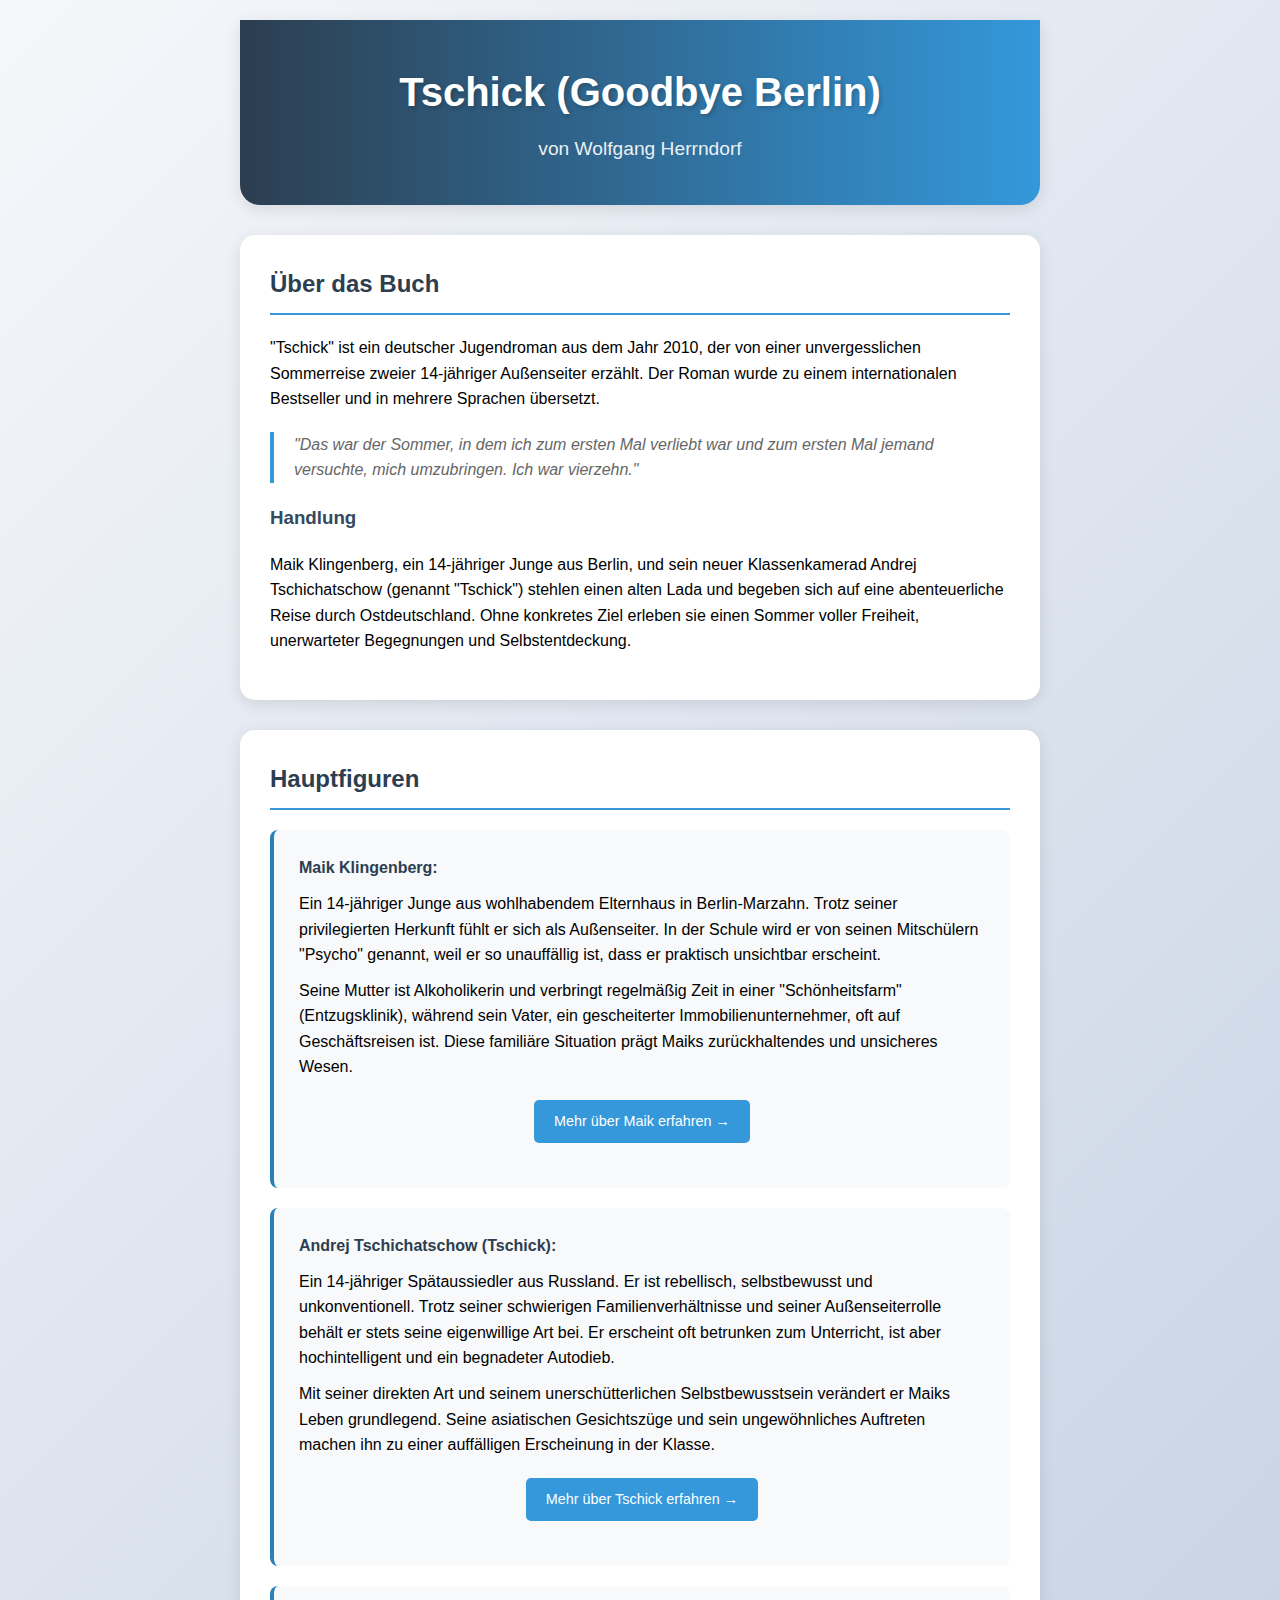
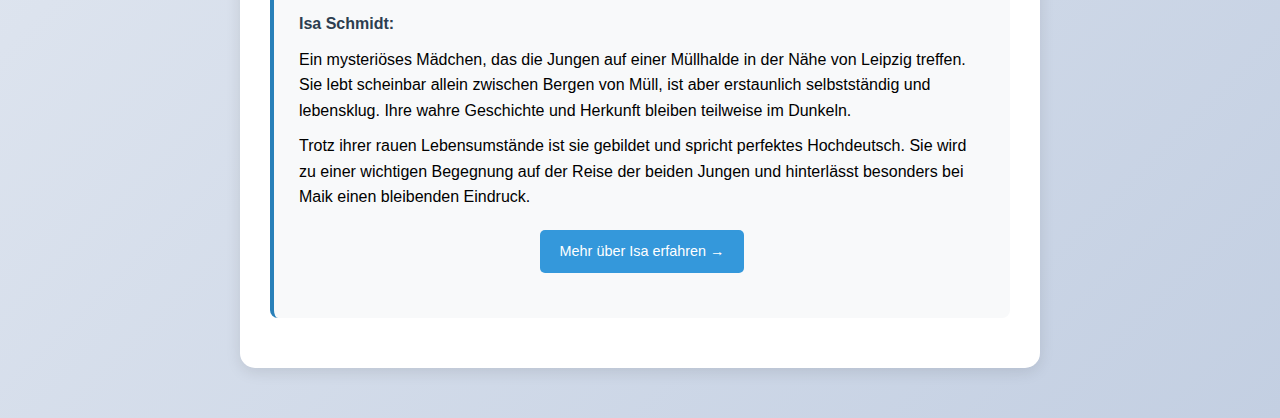
==== index.html @ abb88f54 "Add files via upload" ====
<!DOCTYPE html>
<html lang="de">
<head>
    <meta charset="UTF-8">
    <meta name="viewport" content="width=device-width, initial-scale=1.0">
    <title>Tschick (Goodbye Berlin)</title>
    <style>
        body {
            font-family: 'Segoe UI', Tahoma, Geneva, Verdana, sans-serif;
            line-height: 1.6;
            margin: 0;
            padding: 0;
            background: linear-gradient(135deg, #f5f7fa 0%, #c3cfe2 100%);
            min-height: 100vh;
        }

        .container {
            max-width: 800px;
            margin: 0 auto;
            padding: 20px;
        }

        .header {
            text-align: center;
            padding: 40px 20px;
            background: linear-gradient(to right, #2c3e50, #3498db);
            color: white;
            margin-bottom: 30px;
            border-radius: 0 0 20px 20px;
            box-shadow: 0 4px 15px rgba(0,0,0,0.1);
        }

        .header h1 {
            font-size: 2.5em;
            margin: 0;
            text-shadow: 2px 2px 4px rgba(0,0,0,0.2);
        }

        .header p {
            font-size: 1.2em;
            margin: 10px 0 0;
            opacity: 0.9;
        }

        .book-info, .characters {
            background-color: white;
            padding: 30px;
            border-radius: 15px;
            box-shadow: 0 4px 15px rgba(0,0,0,0.1);
            margin-bottom: 30px;
            transition: transform 0.3s ease;
        }

        .book-info:hover, .characters:hover {
            transform: translateY(-5px);
        }

        h2 {
            color: #2c3e50;
            border-bottom: 2px solid #3498db;
            padding-bottom: 10px;
            margin-top: 0;
        }

        h3 {
            color: #34495e;
        }

        ul {
            list-style-type: none;
            padding: 0;
        }

        li {
            padding: 15px;
            margin-bottom: 10px;
            background-color: #f8f9fa;
            border-radius: 8px;
            border-left: 4px solid #3498db;
        }

        strong {
            color: #2c3e50;
        }

        .quote {
            font-style: italic;
            color: #666;
            border-left: 4px solid #3498db;
            padding-left: 20px;
            margin: 20px 0;
        }

        @media (max-width: 600px) {
            .container {
                padding: 10px;
            }
            .header {
                padding: 20px;
            }
            .book-info, .characters {
                padding: 20px;
            }
        }

        .character-main {
            background-color: #e8f4fc;
            border-left: 4px solid #2980b9;
            padding: 20px;
        }
        
        .characters li {
            margin-bottom: 20px;
            transition: all 0.3s ease;
        }
        
        .characters li:hover {
            transform: translateX(10px);
            box-shadow: 0 2px 10px rgba(0,0,0,0.1);
        }

        .character-quotes {
            margin: 20px 0;
            padding: 15px;
            background-color: #f1f9ff;
            border-radius: 8px;
        }
        
        .character-quotes h4 {
            color: #2c3e50;
            margin-top: 0;
        }
        
        .character-quotes .quote {
            margin: 10px 0;
            padding: 10px 15px;
            background-color: white;
            border-radius: 6px;
            border-left: 3px solid #3498db;
        }
        
        .character-details {
            margin-top: 20px;
        }
        
        .traits-list {
            display: flex;
            flex-wrap: wrap;
            gap: 10px;
            margin-top: 10px;
        }
        
        .traits-list li {
            background-color: #e8f4fc;
            padding: 5px 15px;
            border-radius: 15px;
            font-size: 0.9em;
            margin: 0;
            border: none;
        }
        
        .character-main {
            background-color: #f8f9fa;
            border-left: 4px solid #2980b9;
            padding: 25px;
        }
        
        .character-main p {
            margin: 10px 0;
            line-height: 1.6;
        }

        .character-development {
            margin-top: 20px;
            padding: 15px;
            background-color: #f5f5f5;
            border-radius: 8px;
            border-left: 3px solid #27ae60;
        }
        
        .character-development h4 {
            color: #2c3e50;
            margin-top: 0;
        }

        .character-link {
            display: inline-block;
            padding: 10px 20px;
            background-color: #3498db;
            color: white;
            text-decoration: none;
            border-radius: 5px;
            transition: all 0.3s ease;
            font-size: 0.9em;
        }

        .character-link:hover {
            background-color: #2980b9;
            transform: translateX(5px);
        }
    </style>
</head>
<body>
    <div class="container">
        <div class="header">
            <h1>Tschick (Goodbye Berlin)</h1>
            <p>von Wolfgang Herrndorf</p>
        </div>

        <div class="book-info">
            <h2>Über das Buch</h2>
            <p>
                "Tschick" ist ein deutscher Jugendroman aus dem Jahr 2010, der von einer 
                unvergesslichen Sommerreise zweier 14-jähriger Außenseiter erzählt. 
                Der Roman wurde zu einem internationalen Bestseller und in mehrere Sprachen übersetzt.
            </p>
            
            <div class="quote">
                "Das war der Sommer, in dem ich zum ersten Mal verliebt war und zum ersten Mal jemand 
                versuchte, mich umzubringen. Ich war vierzehn."
            </div>
            
            <h3>Handlung</h3>
            <p>
                Maik Klingenberg, ein 14-jähriger Junge aus Berlin, und sein neuer 
                Klassenkamerad Andrej Tschichatschow (genannt "Tschick") stehlen einen 
                alten Lada und begeben sich auf eine abenteuerliche Reise durch 
                Ostdeutschland. Ohne konkretes Ziel erleben sie einen Sommer voller 
                Freiheit, unerwarteter Begegnungen und Selbstentdeckung.
            </p>
        </div>

        <div class="characters">
            <h2>Hauptfiguren</h2>
            <ul>
                <li class="character-main">
                    <strong>Maik Klingenberg:</strong>
                    <p>Ein 14-jähriger Junge aus wohlhabendem Elternhaus in Berlin-Marzahn. 
                    Trotz seiner privilegierten Herkunft fühlt er sich als Außenseiter. 
                    In der Schule wird er von seinen Mitschülern "Psycho" genannt, weil er so 
                    unauffällig ist, dass er praktisch unsichtbar erscheint.</p>

                    <p>Seine Mutter ist Alkoholikerin und verbringt regelmäßig Zeit in einer 
                    "Schönheitsfarm" (Entzugsklinik), während sein Vater, ein gescheiterter 
                    Immobilienunternehmer, oft auf Geschäftsreisen ist. Diese familiäre 
                    Situation prägt Maiks zurückhaltendes und unsicheres Wesen.</p>
                    
                    <div style="text-align: center; margin: 20px 0;">
                        <a href="maik-character.html" class="character-link">
                            Mehr über Maik erfahren →
                        </a>
                    </div>
                </li>
                    
                <li class="character-main">
                    <strong>Andrej Tschichatschow (Tschick):</strong> 
                    <p>Ein 14-jähriger Spätaussiedler aus Russland. Er ist rebellisch, selbstbewusst und 
                    unkonventionell. Trotz seiner schwierigen Familienverhältnisse und seiner 
                    Außenseiterrolle behält er stets seine eigenwillige Art bei. Er erscheint oft betrunken 
                    zum Unterricht, ist aber hochintelligent und ein begnadeter Autodieb.</p>
                    
                    <p>Mit seiner direkten Art und seinem unerschütterlichen Selbstbewusstsein 
                    verändert er Maiks Leben grundlegend. Seine asiatischen Gesichtszüge und sein 
                    ungewöhnliches Auftreten machen ihn zu einer auffälligen Erscheinung in der Klasse.</p>
                    
                    <div style="text-align: center; margin: 20px 0;">
                        <a href="tschick-character.html" class="character-link">
                            Mehr über Tschick erfahren →
                        </a>
                    </div>
                </li>
                    
                <li class="character-main">
                    <strong>Isa Schmidt:</strong>
                    <p>Ein mysteriöses Mädchen, das die Jungen auf einer Müllhalde in der Nähe von 
                    Leipzig treffen. Sie lebt scheinbar allein zwischen Bergen von Müll, ist aber 
                    erstaunlich selbstständig und lebensklug. Ihre wahre Geschichte und Herkunft 
                    bleiben teilweise im Dunkeln.</p>

                    <p>Trotz ihrer rauen Lebensumstände ist sie gebildet und spricht perfektes 
                    Hochdeutsch. Sie wird zu einer wichtigen Begegnung auf der Reise der beiden 
                    Jungen und hinterlässt besonders bei Maik einen bleibenden Eindruck.</p>
                    
                    <div style="text-align: center; margin: 20px 0;">
                        <a href="isa-character.html" class="character-link">
                            Mehr über Isa erfahren →
                        </a>
                    </div>
                </li>
            </ul>
        </div>
    </div>
</body>
</html>
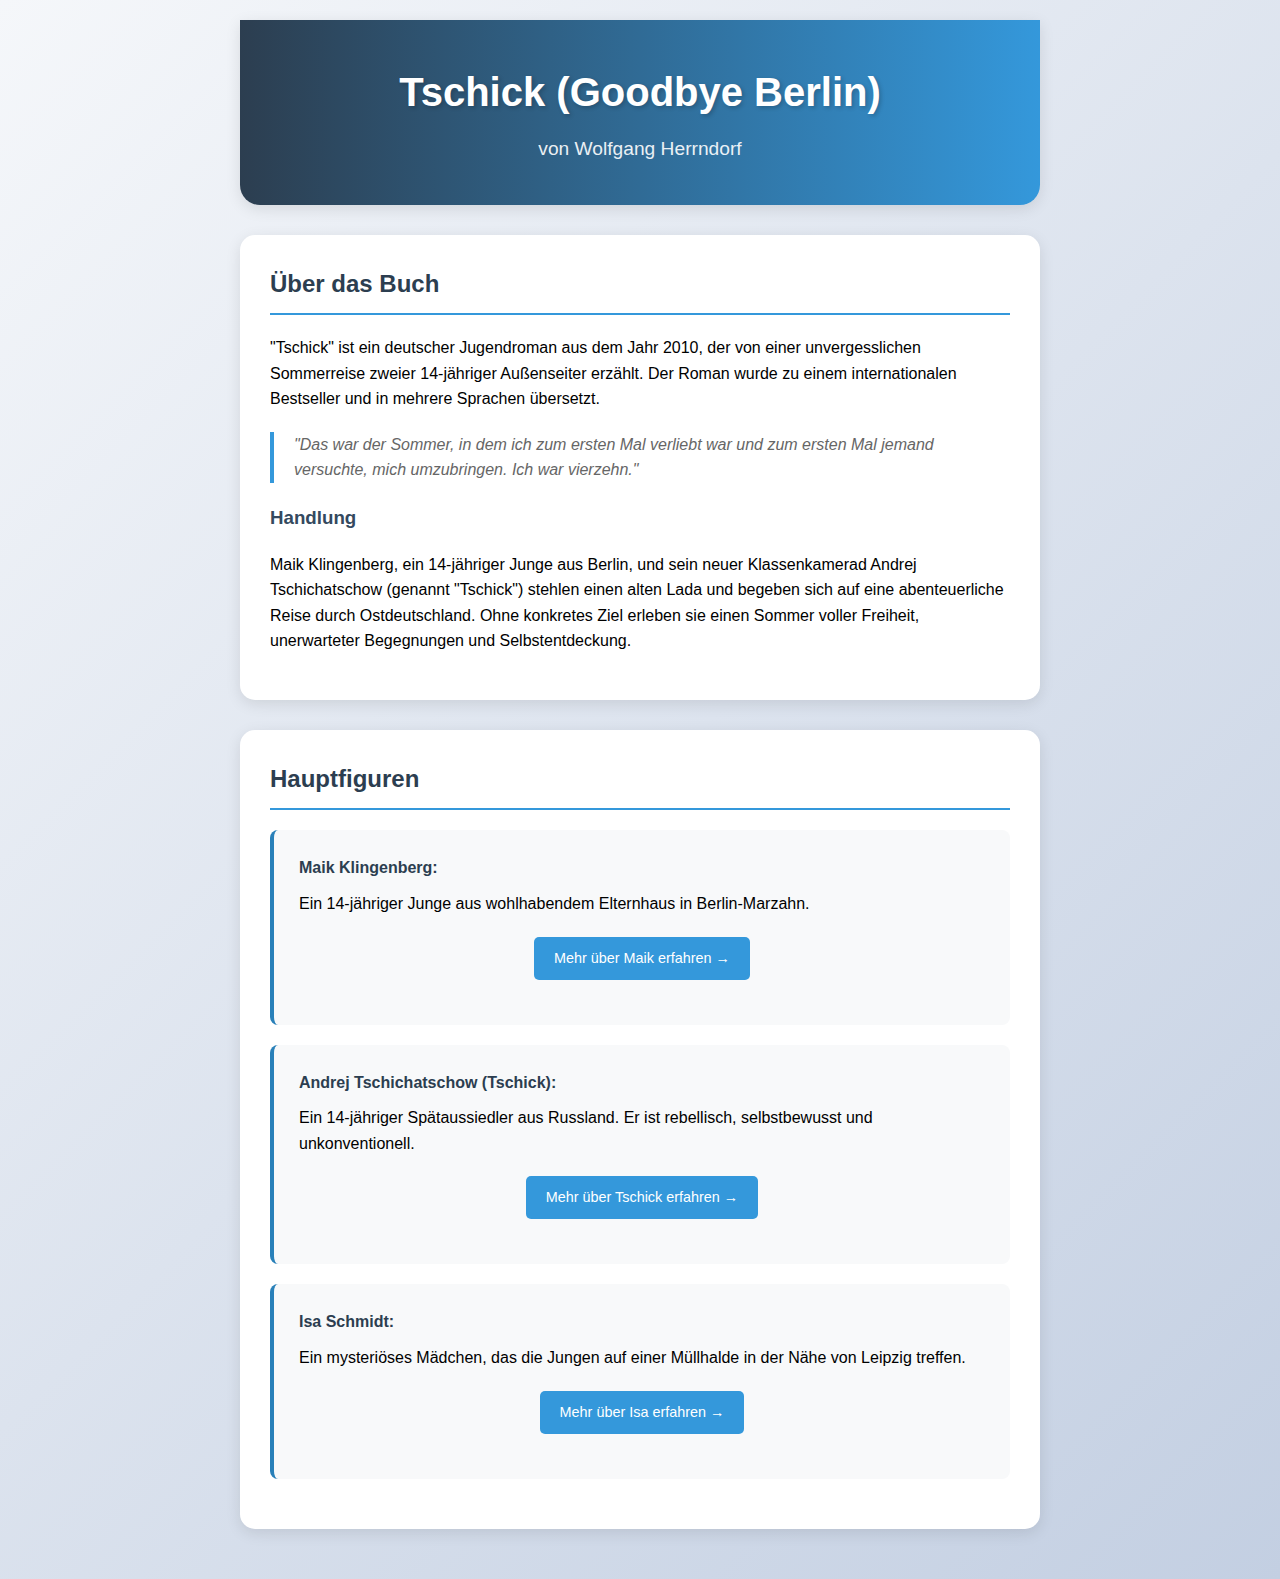
==== commit 46e7c4f9: "Add files via upload" ====
--- a/index.html
+++ b/index.html
@@ -236,14 +236,7 @@
                 <li class="character-main">
                     <strong>Maik Klingenberg:</strong>
                     <p>Ein 14-jähriger Junge aus wohlhabendem Elternhaus in Berlin-Marzahn. 
-                    Trotz seiner privilegierten Herkunft fühlt er sich als Außenseiter. 
-                    In der Schule wird er von seinen Mitschülern "Psycho" genannt, weil er so 
-                    unauffällig ist, dass er praktisch unsichtbar erscheint.</p>
-
-                    <p>Seine Mutter ist Alkoholikerin und verbringt regelmäßig Zeit in einer 
-                    "Schönheitsfarm" (Entzugsklinik), während sein Vater, ein gescheiterter 
-                    Immobilienunternehmer, oft auf Geschäftsreisen ist. Diese familiäre 
-                    Situation prägt Maiks zurückhaltendes und unsicheres Wesen.</p>
+                    </p>
                     
                     <div style="text-align: center; margin: 20px 0;">
                         <a href="maik-character.html" class="character-link">
@@ -255,14 +248,7 @@
                 <li class="character-main">
                     <strong>Andrej Tschichatschow (Tschick):</strong> 
                     <p>Ein 14-jähriger Spätaussiedler aus Russland. Er ist rebellisch, selbstbewusst und 
-                    unkonventionell. Trotz seiner schwierigen Familienverhältnisse und seiner 
-                    Außenseiterrolle behält er stets seine eigenwillige Art bei. Er erscheint oft betrunken 
-                    zum Unterricht, ist aber hochintelligent und ein begnadeter Autodieb.</p>
-                    
-                    <p>Mit seiner direkten Art und seinem unerschütterlichen Selbstbewusstsein 
-                    verändert er Maiks Leben grundlegend. Seine asiatischen Gesichtszüge und sein 
-                    ungewöhnliches Auftreten machen ihn zu einer auffälligen Erscheinung in der Klasse.</p>
-                    
+                    unkonventionell. </p>
                     <div style="text-align: center; margin: 20px 0;">
                         <a href="tschick-character.html" class="character-link">
                             Mehr über Tschick erfahren →
@@ -273,13 +259,7 @@
                 <li class="character-main">
                     <strong>Isa Schmidt:</strong>
                     <p>Ein mysteriöses Mädchen, das die Jungen auf einer Müllhalde in der Nähe von 
-                    Leipzig treffen. Sie lebt scheinbar allein zwischen Bergen von Müll, ist aber 
-                    erstaunlich selbstständig und lebensklug. Ihre wahre Geschichte und Herkunft 
-                    bleiben teilweise im Dunkeln.</p>
-
-                    <p>Trotz ihrer rauen Lebensumstände ist sie gebildet und spricht perfektes 
-                    Hochdeutsch. Sie wird zu einer wichtigen Begegnung auf der Reise der beiden 
-                    Jungen und hinterlässt besonders bei Maik einen bleibenden Eindruck.</p>
+                    Leipzig treffen.</p>
                     
                     <div style="text-align: center; margin: 20px 0;">
                         <a href="isa-character.html" class="character-link">
